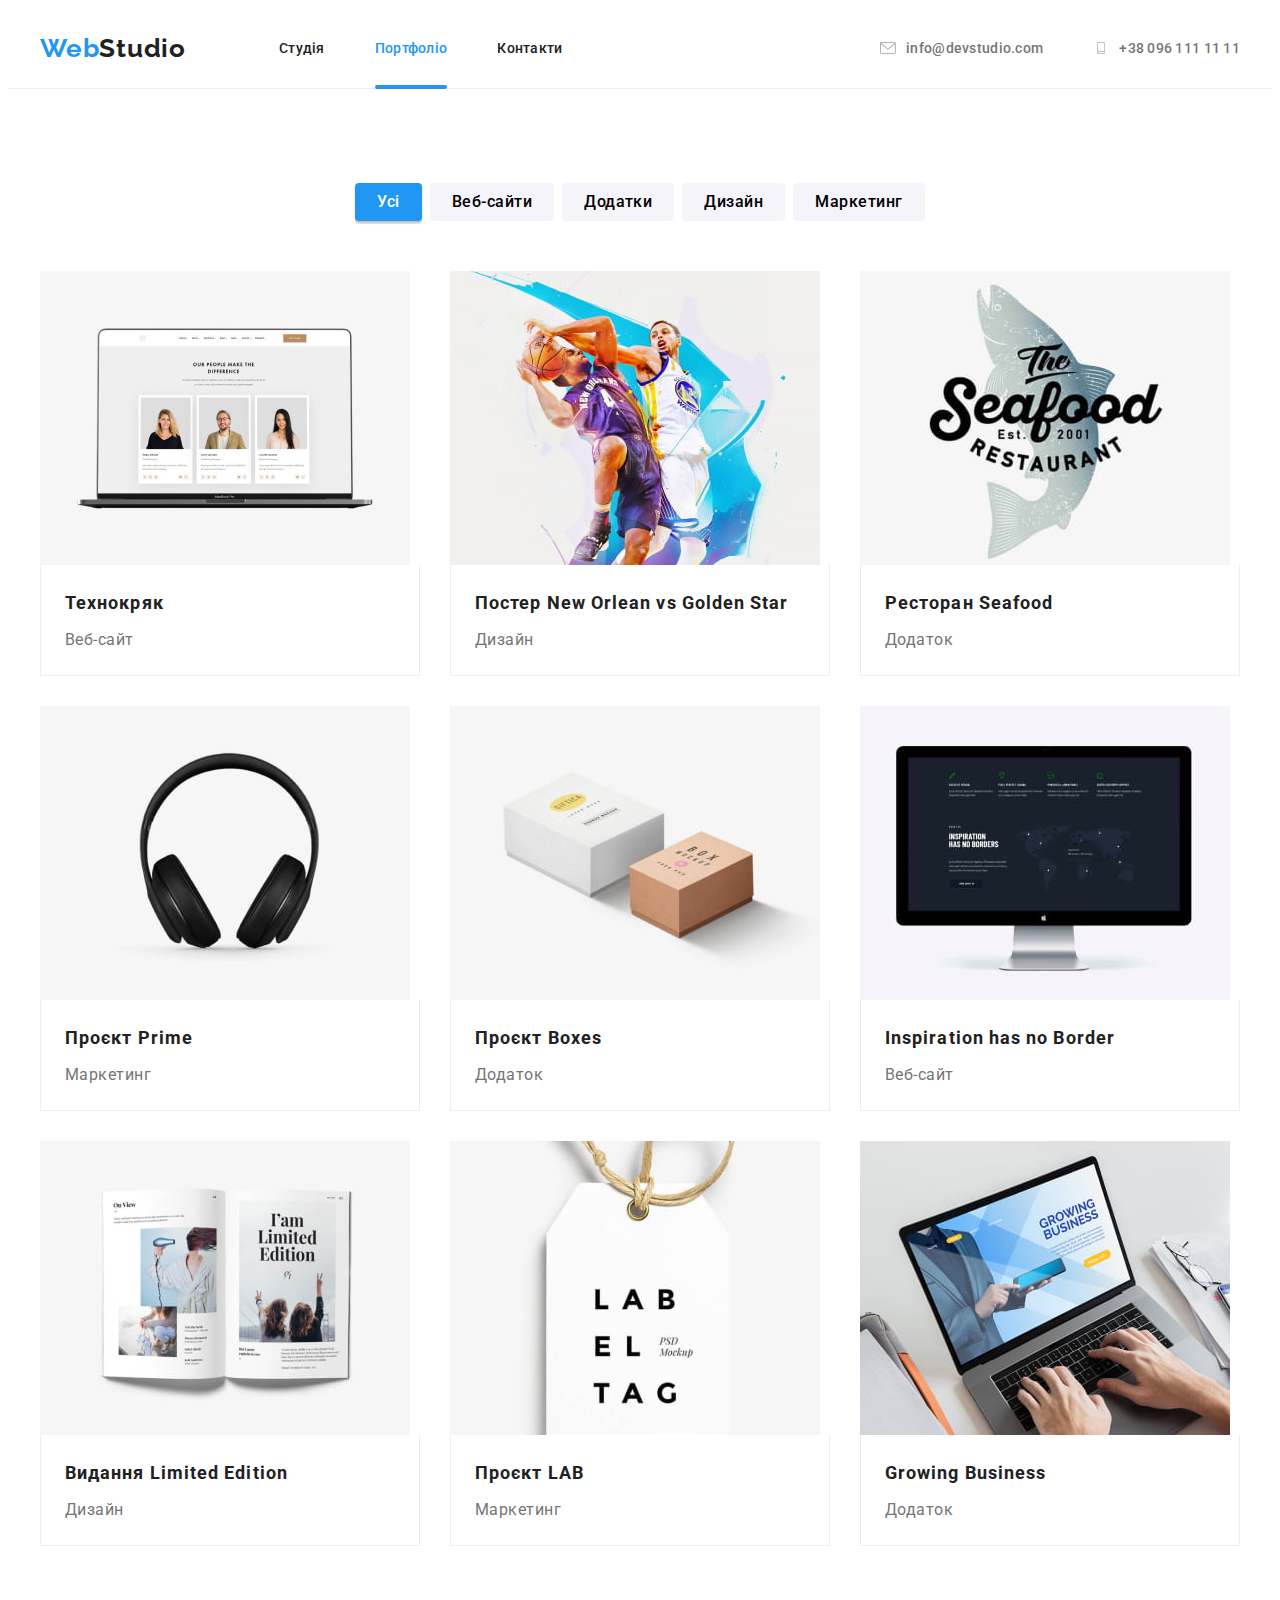
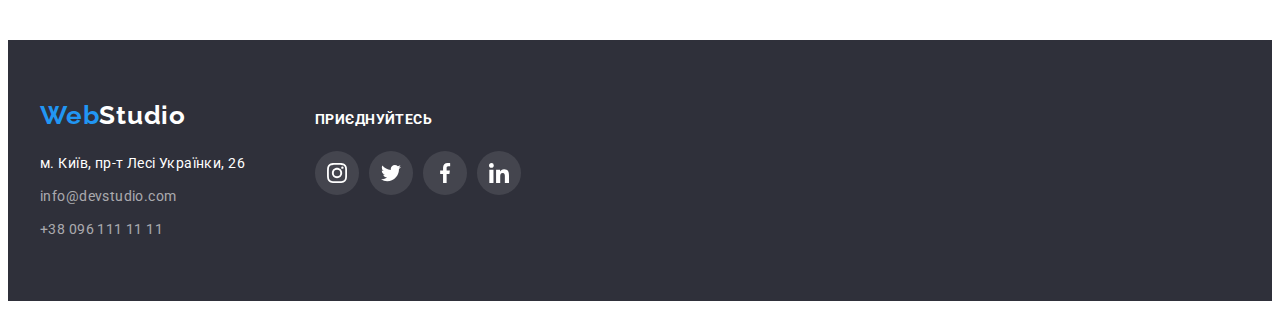
==== portfolio.html @ 2a09cb5b "в работе" ====
<!DOCTYPE html>
<html lang="uk">
  <head>
    <meta charset="UTF-8" />
    <meta http-equiv="X-UA-Compatible" content="IE=edge" />
    <meta name="viewport" content="width=device-width, initial-scale=1.0" />
    <title>Document</title>
    <link
      rel="stylesheet"
      href="https://cdnjs.cloudflare.com/ajax/libs/modern-normalize/1.1.0/modern-normalize.min.css"
      integrity="sha512-wpPYUAdjBVSE4KJnH1VR1HeZfpl1ub8YT/NKx4PuQ5NmX2tKuGu6U/JRp5y+Y8XG2tV+wKQpNHVUX03MfMFn9Q=="
      crossorigin="anonymous"
      referrerpolicy="no-referrer"
    />
    <link rel="preconnect" href="https://fonts.googleapis.com" />
    <link rel="preconnect" href="https://fonts.gstatic.com" crossorigin />
    <link href="https://fonts.googleapis.com/css2?family=Raleway:wght@700&family=Roboto:wght@400;500;700;900&display=swap" rel="stylesheet" />
    <link rel="stylesheet" href="./css/styles.css" />
  </head>
  <body>
    <header class="header">
      <div class="container header-container">
        <!-- logo -->
        <a class="logo link" href="index.html" lang="en"><span class="first-part-logo">Web</span>Studio</a>
        <!--site_navigation  -->
        <nav class="nav">
          <ul class="nav-list list">
            <li class="nav-item">
              <a class="nav-link link" href="./index.html">Студія</a>
            </li>
            <li class="nav-item">
              <a class="nav-link link current" href="./portfolio.html">Портфоліо</a>
            </li>
            <li class="nav-item">
              <a class="nav-link link" href="/Contact">Контакти</a>
            </li>
          </ul>
        </nav>
        <!-- contacts -->
        <ul class="contacts-list list">
          <li class="contacts-item">
            <a class="contacts-link link" href="mailto:info@devstudio.com" lang="en">
              <svg width="16" height="12">
                <use href="./img/icons.svg#icon-envelope"></use>
              </svg>
              info@devstudio.com
            </a>
          </li>
          <li class="contacts-item">
            <a class="contacts-link link" href="tel:+380961111111">
              <svg width="16" height="12">
                <use href="./img/icons.svg#icon-smartphone"></use>
              </svg>
              +38 096 111 11 11
            </a>
          </li>
        </ul>
      </div>
    </header>
    <main>
      <section class="portfolio-section">
        <div class="container">
          <h1 class="visually-hidden">Портфоліо</h1>
          <ul class="filter-list list">
            <li class="filter-item"><button class="filter-button active" type="button">Усі</button></li>
            <li class="filter-item"><button class="filter-button" type="button">Веб-сайти</button></li>
            <li class="filter-item"><button class="filter-button" type="button">Додатки</button></li>
            <li class="filter-item"><button class="filter-button" type="button">Дизайн</button></li>
            <li class="filter-item"><button class="filter-button" type="button">Маркетинг</button></li>
          </ul>
          <ul class="portfolio-list list set-flex">
            <li class="portfolio-item set-flex-item">
              <a class="link portfolio-link" href="#">
                <div class="portfolio-thumb">
                  <img
                    class="portfolio-img"
                    src="./img/portfolio/1tehnocryak.jpg"
                    alt="ноутбук з відкритим сайтом на екрані"
                    width="370"
                    height="294"
                  />
                  <div class="portfolio-overlay">
                    <p class="text overleay-text">
                      Ресурс пропонує комплексні пропозиції з різним рівнем функціоналу та сервісів. Все це дозволить відвідувачу отримати вичерпні
                      відомості про компанію чи приватну особу.
                    </p>
                  </div>
                </div>
                <div class="portfolio-card-title">
                  <h2 class="portfolio-subtitle">Технокряк</h2>
                  <p class="portfolio-text text">Веб-сайт</p>
                </div>
              </a>
            </li>
            <li class="portfolio-item set-flex-item">
              <a class="link portfolio-link" href="#">
                <div class="portfolio-thumb">
                  <img
                    class="portfolio-img"
                    src="./img/portfolio/2New-Orlean-vs-Golden-Star.jpg"
                    alt="играют в баскет размерами большими"
                    width="370"
                    height="294"
                  />
                  <div class="portfolio-overlay">
                    <p class="text overleay-text">
                      Lorem, ipsum dolor sit amet consectetur adipisicing elit. Odio repudiandae consequatur, qui id ratione ex culpa explicabo. Quos
                      sapiente amet sint dicta aliquam, autem unde illum, impedit est minus maiores.
                    </p>
                  </div>
                </div>

                <div class="portfolio-card-title">
                  <h2 class="portfolio-subtitle">
                    Постер
                    <span lang="en">New Orlean vs Golden Star</span>
                  </h2>
                  <p class="portfolio-text text">Дизайн</p>
                </div>
              </a>
            </li>
            <li class="portfolio-item set-flex-item">
              <a class="link portfolio-link" href="#">
                <div class="portfolio-thumb">
                  <img class="portfolio-img" src="./img/portfolio/3Seafood.jpg" alt="логотип ресторану" width="370" height="294" />
                  <div class="portfolio-overlay">
                    <p class="text overleay-text">
                      Lorem, ipsum dolor sit amet consectetur adipisicing elit. Odio repudiandae consequatur, qui id ratione ex culpa explicabo. Quos
                      sapiente amet sint dicta aliquam, autem unde illum, impedit est minus maiores.
                    </p>
                  </div>
                </div>

                <div class="portfolio-card-title">
                  <h2 class="portfolio-subtitle">
                    Ресторан
                    <span lang="en">Seafood</span>
                  </h2>
                  <p class="portfolio-text text">Додаток</p>
                </div>
              </a>
            </li>
            <li class="portfolio-item set-flex-item">
              <a class="link portfolio-link" href="#">
                <div class="portfolio-thumb">
                  <img class="portfolio-img" src="./img/portfolio/4Prime.jpg" alt="накладні навушники" width="370" height="294" />
                  <div class="portfolio-overlay">
                    <p class="text overleay-text">
                      Lorem, ipsum dolor sit amet consectetur adipisicing elit. Odio repudiandae consequatur, qui id ratione ex culpa explicabo. Quos
                      sapiente amet sint dicta aliquam, autem unde illum, impedit est minus maiores.
                    </p>
                  </div>
                </div>

                <div class="portfolio-card-title">
                  <h2 class="portfolio-subtitle">
                    Проєкт
                    <span lang="en">Prime</span>
                  </h2>
                  <p class="portfolio-text text">Маркетинг</p>
                </div>
              </a>
            </li>
            <li class="portfolio-item set-flex-item">
              <a class="link portfolio-link" href="#">
                <div class="portfolio-thumb">
                  <img class="portfolio-img" src="./img/portfolio/5Boxes.jpg" alt="дві коробки різного розміру і кольору" width="370" height="294" />
                  <div class="portfolio-overlay">
                    <p class="text overleay-text">
                      Lorem, ipsum dolor sit amet consectetur adipisicing elit. Odio repudiandae consequatur, qui id ratione ex culpa explicabo. Quos
                      sapiente amet sint dicta aliquam, autem unde illum, impedit est minus maiores.
                    </p>
                  </div>
                </div>

                <div class="portfolio-card-title">
                  <h2 class="portfolio-subtitle">
                    Проєкт
                    <span lang="en">Boxes</span>
                  </h2>
                  <p class="portfolio-text text">Додаток</p>
                </div>
              </a>
            </li>
            <li class="portfolio-item set-flex-item">
              <a class="link portfolio-link" href="#">
                <div class="portfolio-thumb">
                  <img
                    class="portfolio-img"
                    src="./img/portfolio/6Inspiration-has-no-Borders.jpg"
                    alt="монітор на якому відкритий сайт"
                    width="370"
                    height="294"
                  />
                  <div class="portfolio-overlay">
                    <p class="text overleay-text">
                      Lorem, ipsum dolor sit amet consectetur adipisicing elit. Odio repudiandae consequatur, qui id ratione ex culpa explicabo. Quos
                      sapiente amet sint dicta aliquam, autem unde illum, impedit est minus maiores.
                    </p>
                  </div>
                </div>

                <div class="portfolio-card-title">
                  <h2 class="portfolio-subtitle" lang="en">Inspiration has no Border</h2>
                  <p class="portfolio-text text">Веб-сайт</p>
                </div>
              </a>
            </li>
            <li class="portfolio-item set-flex-item">
              <a class="link portfolio-link" href="#">
                <div class="portfolio-thumb">
                  <img class="portfolio-img" src="./img/portfolio/7Limited-Edition.jpg" alt="відкрита книга з картинками" width="370" height="294" />
                  <div class="portfolio-overlay">
                    <p class="text overleay-text">
                      Lorem, ipsum dolor sit amet consectetur adipisicing elit. Odio repudiandae consequatur, qui id ratione ex culpa explicabo. Quos
                      sapiente amet sint dicta aliquam, autem unde illum, impedit est minus maiores.
                    </p>
                  </div>
                </div>

                <div class="portfolio-card-title">
                  <h2 class="portfolio-subtitle">
                    Видання
                    <span lang="en">Limited Edition</span>
                  </h2>
                  <p class="portfolio-text text">Дизайн</p>
                </div>
              </a>
            </li>
            <li class="portfolio-item set-flex-item">
              <a class="link portfolio-link" href="#">
                <div class="portfolio-thumb">
                  <img class="portfolio-img" src="./img/portfolio/8LAB.jpg" alt="бірка з логотипом магазину" width="370" height="294" />
                  <div class="portfolio-overlay">
                    <p class="text overleay-text">
                      Lorem, ipsum dolor sit amet consectetur adipisicing elit. Odio repudiandae consequatur, qui id ratione ex culpa explicabo. Quos
                      sapiente amet sint dicta aliquam, autem unde illum, impedit est minus maiores.
                    </p>
                  </div>
                </div>

                <div class="portfolio-card-title">
                  <h2 class="portfolio-subtitle">
                    Проєкт
                    <span lang="en">LAB</span>
                  </h2>
                  <p class="portfolio-text text">Маркетинг</p>
                </div>
              </a>
            </li>
            <li class="portfolio-item set-flex-item">
              <a class="link portfolio-link" href="#">
                <div class="portfolio-thumb">
                  <img
                    class="portfolio-img"
                    src="./img/portfolio/9Growing-Business.jpg"
                    alt="людина реєструється на сайті"
                    width="370"
                    height="294"
                  />
                  <div class="portfolio-overlay">
                    <p class="text overleay-text">
                      Lorem, ipsum dolor sit amet consectetur adipisicing elit. Odio repudiandae consequatur, qui id ratione ex culpa explicabo. Quos
                      sapiente amet sint dicta aliquam, autem unde illum, impedit est minus maiores.
                    </p>
                  </div>
                </div>
                <div class="portfolio-card-title">
                  <h2 class="portfolio-subtitle" lang="en">Growing Business</h2>
                  <p class="portfolio-text text">Додаток</p>
                </div>
              </a>
            </li>
          </ul>
        </div>
      </section>
    </main>
    <footer class="footer">
      <div class="container footer-flex">
        <div>
          <a class="logo link" href="index.html" lang="en"><span class="first-part-logo">Web</span>Studio</a>
          <address class="address">
            <p class="address-text">м. Київ, пр-т Лесі Українки, 26</p>
            <ul class="address-list list">
              <li class="address-item">
                <a class="address-link link" href="mailto:info@devstudio.com" lang="en">info@devstudio.com</a>
              </li>
              <li class="address-item">
                <a class="address-link link" href="tel:+380961111111">+38 096 111 11 11</a>
              </li>
            </ul>
          </address>
        </div>
        <div class="footer-social">
          <p class="footer-social-text text">Приєднуйтесь</p>
          <ul class="icon-list list set-flex">
            <li class="set-flex-item">
              <a class="link social-link" href="#">
                <svg class="social-svg" width="20" height="20">
                  <use href="./img/icons.svg#icon-instagram"></use>
                </svg>
              </a>
            </li>
            <li class="set-flex-item">
              <a class="link social-link" href="#">
                <svg class="social-svg" width="20" height="20">
                  <use href="./img/icons.svg#icon-twitter"></use>
                </svg>
              </a>
            </li>
            <li class="set-flex-item">
              <a class="link social-link" href="#">
                <svg class="social-svg" width="20" height="20">
                  <use href="./img/icons.svg#icon-facebook"></use>
                </svg>
              </a>
            </li>
            <li class="set-flex-item">
              <a class="link social-link" href="#">
                <svg class="social-svg" width="20" height="20">
                  <use href="./img/icons.svg#icon-linkedin"></use>
                </svg>
              </a>
            </li>
          </ul>
        </div>
      </div>
    </footer>
  </body>
</html>
---- css/styles.css ----
:root {
  /* Fonts */
  --main-font: Roboto, sans-serif;
  --secondary-font: Raleway, sans-serif;
  /* Text colors */
  --main-txt-cl: #212121;
  --dark-txt-cl: #757575;
  --ligh-txt-cl: #ffffff;
  --ligt-txt-cl-60: rgba(255, 255, 255, 0.6);
  --accent-txt-cl: #2196f3;
  /* Background colors*/
  --main-bg-cl: #ffffff;
  --dark-bg-cl: #2f303a;
  --ligt-bg-cl: #f5f4fa;
  --accent-bg-cl: #2196f3;
  /* icons colors */
  --icons-bg-dark-cl:rgba(255, 255, 255, 0.1);
  --icons-cl:#AFB1B8;

  /* Others */
  --border-cl: #ececec;
  --border-card-cl: #eeeeee;
  --items:3;
  --indent:30px;
}
body {
  font-family: var(--main-font);
  color: var(--main-txt-cl);
  background-color: var(--main-bg-cl);
}
/* Reset */
.link {
  text-decoration: none;
  color: currentColor;
}
.list {
  list-style: none;
}
ul {
  margin: 0;
  padding: 0;
}
h1,
h2,
h3,
h4,
h5,
h6,
p {
  margin: 0;
}
img {
  display: block;
}

.container {
  width: 1200px;
  padding-left: 15px;
  padding-right: 15px;
  margin-left: auto;
  margin-right: auto;
  /* outline: 2px solid red;
  outline-offset: -2px; */
}
.visually-hidden {
  position: absolute;
  width: 1px;
  height: 1px;
  margin: -1px;
  border: 0;
  padding: 0;
  white-space: nowrap;
  clip-path: inset(100%);
  clip: rect(0 0 0 0);
  overflow: hidden;
}
/* Set */
.set-flex{
  display: flex;
  flex-wrap: wrap;
  gap: var(--indent);
}
.set-flex-item{
  flex-basis: calc((100% - var(--indent) * (var(--items) - 1)) / var(--items));
}


/* Header */
.header {
  border-bottom: 1px solid var(--border-cl);
}
.header-container {
  display: flex;
  align-items: center;
}
.logo {
  font-family: var(--secondary-font);
  font-weight: 700;
  font-size: 26px;
  line-height: calc(31 / 26);
  letter-spacing: 0.03em;
  margin-right: 93px;
  padding: 24px 0;
}
.first-part-logo {
  color: var(--accent-bg-cl);
}
.nav {
  margin-right: auto;
}
.nav-list {
  display: flex;
  gap: 50px;
}
.nav-item{
  position: relative;
}
.nav-link {
  font-weight: 500;
  font-size: 14px;
  line-height: calc(16 / 14);
  letter-spacing: 0.02em;
  padding-top: 32px;
  padding-bottom: 32px;
  display: block;
  transition-property:color;
  transition-duration: 250ms;
  transition-timing-function:cubic-bezier(0.4, 0, 0.2, 1);
  /* transition-delay: <затримка>; */
}
.nav-link:focus,
.nav-link:hover {
  color: var(--accent-txt-cl);
}
.nav-link.current {
  color: var(--accent-txt-cl);
}
.nav-link.current::after{
  display: inline-block;
  position: absolute;
  content: " ";
  width: 100%;
  height: 4px;
  left: 0;
  bottom: -1px;
  background-color: var(--accent-bg-cl);
  border-radius: 2px;
}

.contacts-list {
  display: flex;
  gap: 50px;
}
.contacts-link {
  font-weight: 500;
  font-size: 14px;
  line-height: calc(16 / 14);
  letter-spacing: 0.02em;
  padding-top: 32px;
  padding-bottom: 32px;

  color: var(--dark-txt-cl);
  fill: var(--icons-cl);
  display: flex;
  align-items: center;
  gap: 10px;
  transition-property:color, fill;
  transition-duration: 250ms;
  transition-timing-function:cubic-bezier(0.4, 0, 0.2, 1);
}

.contacts-link:hover,
.contacts-link:focus {
  color: var(--accent-txt-cl);
  fill: var(--accent-bg-cl);
}
/* main */

.hero {
  max-width: 1600px;
  margin-left: auto;
  margin-right: auto;
  background-color: var(--dark-bg-cl);
  padding-top: 200px;
  padding-bottom: 200px;
  background-image: linear-gradient(to right, rgba(47, 48, 58, 0.4), rgba(47, 48, 58, 0.4)),url(../img/background/backgroundimg.jpg);
  background-position: center;
  background-repeat: no-repeat;
  background-size: cover;
}

.hero-title {
  font-weight: 900;
  font-size: 44px;
  line-height: calc(60 / 40);
  text-align: center;
  letter-spacing: 0.06em;
  text-transform: uppercase;
  width: 696px;
  margin-left: auto;
  margin-right: auto;

  color: var(--ligh-txt-cl);
}
.hero-button {
  font-family: inherit;
  font-weight: 700;
  font-size: 16px;
  line-height: calc(30 / 16);
  display: block;
  letter-spacing: 0.06em;

  width: 216px;
  height: 50px;
  margin-top: 30px;
  margin-left: auto;
  margin-right: auto;
  text-align: center;

color: var(--ligh-txt-cl);
background-color: var(--accent-bg-cl);
cursor: pointer;
box-shadow: 0px 4px 4px rgba(0, 0, 0, 0.15);
border-radius: 4px;
border: none;
}

/* Benefits */
.benefits {
  padding-top: 94px;
  padding-bottom: 94px;
}

.benefits-list {

  --items:4;
}



.benefits-img{
  width: 270px;
  height: 120px;
  display: flex;
  align-items: center;
  justify-content: center;
  background-color: var(--ligt-bg-cl);
  margin-bottom: 30px;
  

}


.benefits-subtitle {
  font-weight: 700;
  font-size: 14px;
  line-height: calc(16 / 14);
  letter-spacing: 0.03em;
  text-transform: uppercase;
  margin-bottom: 10px;
}
.text {
  font-weight: 400;
  font-size: 14px;
  line-height: calc(24 / 14);
  letter-spacing: 0.03em;

  color: var(--dark-txt-cl);
}
/* Operation */
.operation {
  padding-bottom: 94px;
}
.operation-title {
  font-weight: 700;
  font-size: 36px;
  line-height: calc(42 / 36);
  text-align: center;
  letter-spacing: 0.03em;
}
.operation-list {
  margin-top: 50px;
}
.operation-item{
  position: relative;
}
.operation-caption{
  display: flex;
  justify-content: center;
  align-items: center;
font-weight: 700;
font-size: 14px;
line-height: calc(16 / 14);
text-align: center;
letter-spacing: 0.03em;
text-transform: uppercase;
color: var(--ligh-txt-cl);
background: rgba(47, 48, 58, 0.8);
width: 100%;
height: 70px;
position: absolute;
bottom: 0;
left: 0;
}
/* team */
.team {
  padding-top: 94px;
  padding-bottom: 94px;
}

.team {
  background-color: var(--ligt-bg-cl);
}

.team-title {
  font-weight: 700;
  font-size: 36px;
  line-height: calc(42 / 36);
  text-align: center;
  letter-spacing: 0.03em;
}
.team-list {
  margin-top: 50px;
  --items:4;
}
.team-item {
  background-color: var(--main-bg-cl);
  box-shadow: 0px 1px 3px rgba(0, 0, 0, 0.12), 0px 1px 1px rgba(0, 0, 0, 0.14), 0px 2px 1px rgba(0, 0, 0, 0.2);
  border-radius: 0px 0px 4px 4px;
}
.team-card-title {
  padding: 30px;
}
.team-subtitle {
  font-weight: 500;
  font-size: 16px;
  line-height: calc(19 / 16);
  text-align: center;
  letter-spacing: 0.03em;
}
.icon-list{
  margin-top: 16px;
  width: 206px;
  height: 44px;
   --items:4;
  --indent:10px;
}
.social-link{
  display: flex;
  align-items: center;
  justify-content: center;
width: 100%;
height: 100%;
border-radius: 50%;
fill: var(--icons-cl);
transition-property:background-color, fill;
  transition-duration: 250ms;
  transition-timing-function:cubic-bezier(0.4, 0, 0.2, 1);
}

.social-link:hover,
.social-link:focus{
  background-color: var(--accent-bg-cl);
  fill: var(--main-bg-cl);
}


.team-text {
  font-weight: 400;
  font-size: 16px;
  line-height: calc(19 / 16);
  text-align: center;
  letter-spacing: 0.03em;
  margin-top: 10px;
}
/* clients */
.clients{
  padding-top: 94px;
  padding-bottom: 94px;
}
.clients-title{
  font-weight: 700;
  font-size: 36px;
  line-height: calc(42 / 36);
  text-align: center;
  letter-spacing: 0.03em;
}
.clients-list{
margin-top: 50px;
--items:6;
}
.clients-item{
  height: 92px;
}
.clients-link{
  display: flex;
   align-items: center;
  justify-content: center;
   border: 1px solid var(--icons-cl);
border-radius: 4px;
width:100%;
height: 100%;
fill: var(--icons-cl);
transition-property:border-color, fill;
  transition-duration: 250ms;
  transition-timing-function:cubic-bezier(0.4, 0, 0.2, 1);
}
.clients-link:hover,
.clients-link:focus{
  fill: var(--accent-bg-cl);
   border-color: var(--accent-bg-cl)
}



/* footer */
.footer {
  background-color: var(--dark-bg-cl);
  padding-top: 60px;
  padding-bottom: 60px;
}

.footer-flex{
  display: flex;
  align-items: baseline;
  gap: 70px;
}

.footer .logo {
  color: var(--ligh-txt-cl);
  margin-right: 0;
}
.address {
  font-style: normal;
  margin-top: 20px;
}
.address-item {
  margin-top: 9px;
}
.address-text {
  font-weight: 400;
  font-size: 14px;
  line-height: calc(24 / 14);
  letter-spacing: 0.03em;

  color: var(--ligh-txt-cl);
}
.address-link {
  font-weight: 400;
  font-size: 14px;
  line-height: calc(24 / 14);
  letter-spacing: 0.03em;
  color: var(--ligt-txt-cl-60);
  transition-property:color;
  transition-duration: 250ms;
  transition-timing-function:cubic-bezier(0.4, 0, 0.2, 1);
}
.address-link:hover,
.address-link:focus {
  color: var(--accent-txt-cl);
}
.footer-social .icon-list{
  margin-top: 20px;
}
.footer-social .social-link{
  background-color: var(--icons-bg-dark-cl);
  fill: var(--ligh-txt-cl);
  transition-property:background-color;
  transition-duration: 250ms;
  transition-timing-function:cubic-bezier(0.4, 0, 0.2, 1);
}
.footer-social .social-link:focus,
.footer-social .social-link:hover{
background-color:var(--accent-bg-cl);
}
.footer-social-text{
  font-weight: 700;
  text-transform: uppercase;
  color: var(--ligh-txt-cl);
}
/* Modal Winow */
.backdrop {
  position: fixed;
  top: 0;
  left: 0;
  width: 100%;
  height: 100%;

  background-color: rgba(0, 0, 0, 0.2);
  transition-property: opacity, visibility;
transition-duration: 500ms;
}
.modal {
  width: 528px;
height: 581px;
background-color: var(--main-bg-cl);
box-shadow: 0px 1px 3px rgba(0, 0, 0, 0.12), 0px 1px 1px rgba(0, 0, 0, 0.14), 0px 2px 1px rgba(0, 0, 0, 0.2);
border-radius: 4px;
position: absolute;
top: 50%;
left: 50%;
transform: translate(-50%, -50%);
padding: 40px 40px;


}
.modal-button {
  position: absolute;
  top: 8px;
  right: 8px;
  width: 30px;
  height: 30px;
  cursor: pointer;
  border: 1px solid rgba(0, 0, 0, 0.1);
  border-radius: 50%;
  padding: 0;
  background-color: var(--main-bg-cl);
  display: flex;
  align-items: center;
  justify-content: center;
}
.backdrop.is-hidden{
  opacity: 0;
  pointer-events: none;
  visibility: hidden;
}
.form-title {
  display: block;
  align-items: center;
  margin-bottom: 20px;
  font-style: normal;
font-weight: 700;
font-size: 20px;
line-height:calc(23 / 20);
text-align: center;
letter-spacing: 0.03em;

color:var(--main-txt-cl);
}
.register-form-group{
  margin-bottom: 20px;
}
.register-form-field{
  display: block;
  margin-bottom: 12px;
  position: relative;

}
.register-form-label{
  display: block;
font-style: normal;
font-size: 12px;
line-height: calc(14 / 12);
letter-spacing: 0.01em;
margin-bottom: 4px;

}
.register-form-input{
  width: 100%;
  height: 40px;
  border: 1px solid  
rgba(33, 33, 33, 0.2);
border-radius: 5px;
padding-left: 42px;
padding-right: 42px;
outline: transparent;
transition: border-color;
 transition-duration: 250ms;
}
.register-form-input:focus{
  border-color: var(--accent-bg-cl);
}
.register-form-svg{
  position: absolute;
  bottom: 11px ;
  left: 12px;
  transition: fill;
 transition-duration: 250ms;
}
.register-form-input:focus + .register-form-svg{
  fill:var(--accent-bg-cl)
}
.register-form-agreement{
  display: flex;
  align-items: center;
  justify-content: center;
  margin-bottom: 30px;
}
.register-form-button{
  display: block;
  margin: 0 auto;
}

/* Portfolio.Html */
.portfolio-section {
  padding-top: 94px;
  padding-bottom: 94px;
}

.filter-list {
  display: flex;
  gap: 8px;
  justify-content: center;
}
.filter-button {
  font-weight: 500;
  font-size: 16px;
  line-height: calc(26 / 16);
  text-align: center;
  letter-spacing: 0.03em;
  background: var(--ligt-bg-cl);
  border-radius: 4px;
  border: none;
  font-family: inherit;
  cursor: pointer;
  padding: 6px 22px;
  transition-property:background-color, color, box-shadow;
  transition-duration: 250ms;
  transition-timing-function:cubic-bezier(0.4, 0, 0.2, 1);
}

.filter-button.active,
.filter-button:hover,
.filter-button:focus {
  background-color: var(--accent-bg-cl);
  color: var(--ligh-txt-cl);
  box-shadow: 0px 3px 1px rgba(0, 0, 0, 0.1), 0px 1px 2px rgba(0, 0, 0, 0.08), 0px 2px 2px rgba(0, 0, 0, 0.12);
}
.portfolio-thumb{
  position: relative;
  overflow: hidden;
}
.portfolio-overlay{
  display: flex;
  align-items: center;
  justify-content: center;
  position: absolute;
  padding: 0 24px;
  top: 0;
  left: 0;
  transform: translateY(101%);

  background: rgba(33, 150, 243, 0.9);
  width: 100%;
  height: 100%;

transition-duration: 250ms;
}
.portfolio-link:hover .portfolio-overlay{
  transform: translateY(0)
}
.portfolio-link:focus .portfolio-overlay{
  transform: translateY(0)
}
.overleay-text{
color:var(--ligh-txt-cl);
font-size: 18px;
line-height:calc(28 / 18);
letter-spacing: 0.03em;

}
.portfolio-link{
  display: block;
  transition-property:box-shadow;
  transition-duration: 250ms;
  transition-timing-function:cubic-bezier(0.4, 0, 0.2, 1);
}
.portfolio-link:hover,
.portfolio-link:focus{
  box-shadow: 0px 1px 1px rgba(0, 0, 0, 0.12), 0px 4px 4px rgba(0, 0, 0, 0.06), 1px 4px 6px rgba(0, 0, 0, 0.16);
}
.portfolio-list {
  margin-top: 50px;
  --items:3;
}
.portfolio-card-title {
  border: 1px solid var(--border-card-cl);
  border-top: none;
  padding: 20px 24px;
}

.portfolio-subtitle {
  font-weight: 700;
  font-size: 18px;
  line-height: calc(36 / 18);
  letter-spacing: 0.06em;
}
.portfolio-text {
  font-weight: 400;
  font-size: 16px;
  line-height: calc(30 / 16);
  letter-spacing: 0.03em;

  color: var(--dark-txt-cl);
  margin-top: 4px;
}
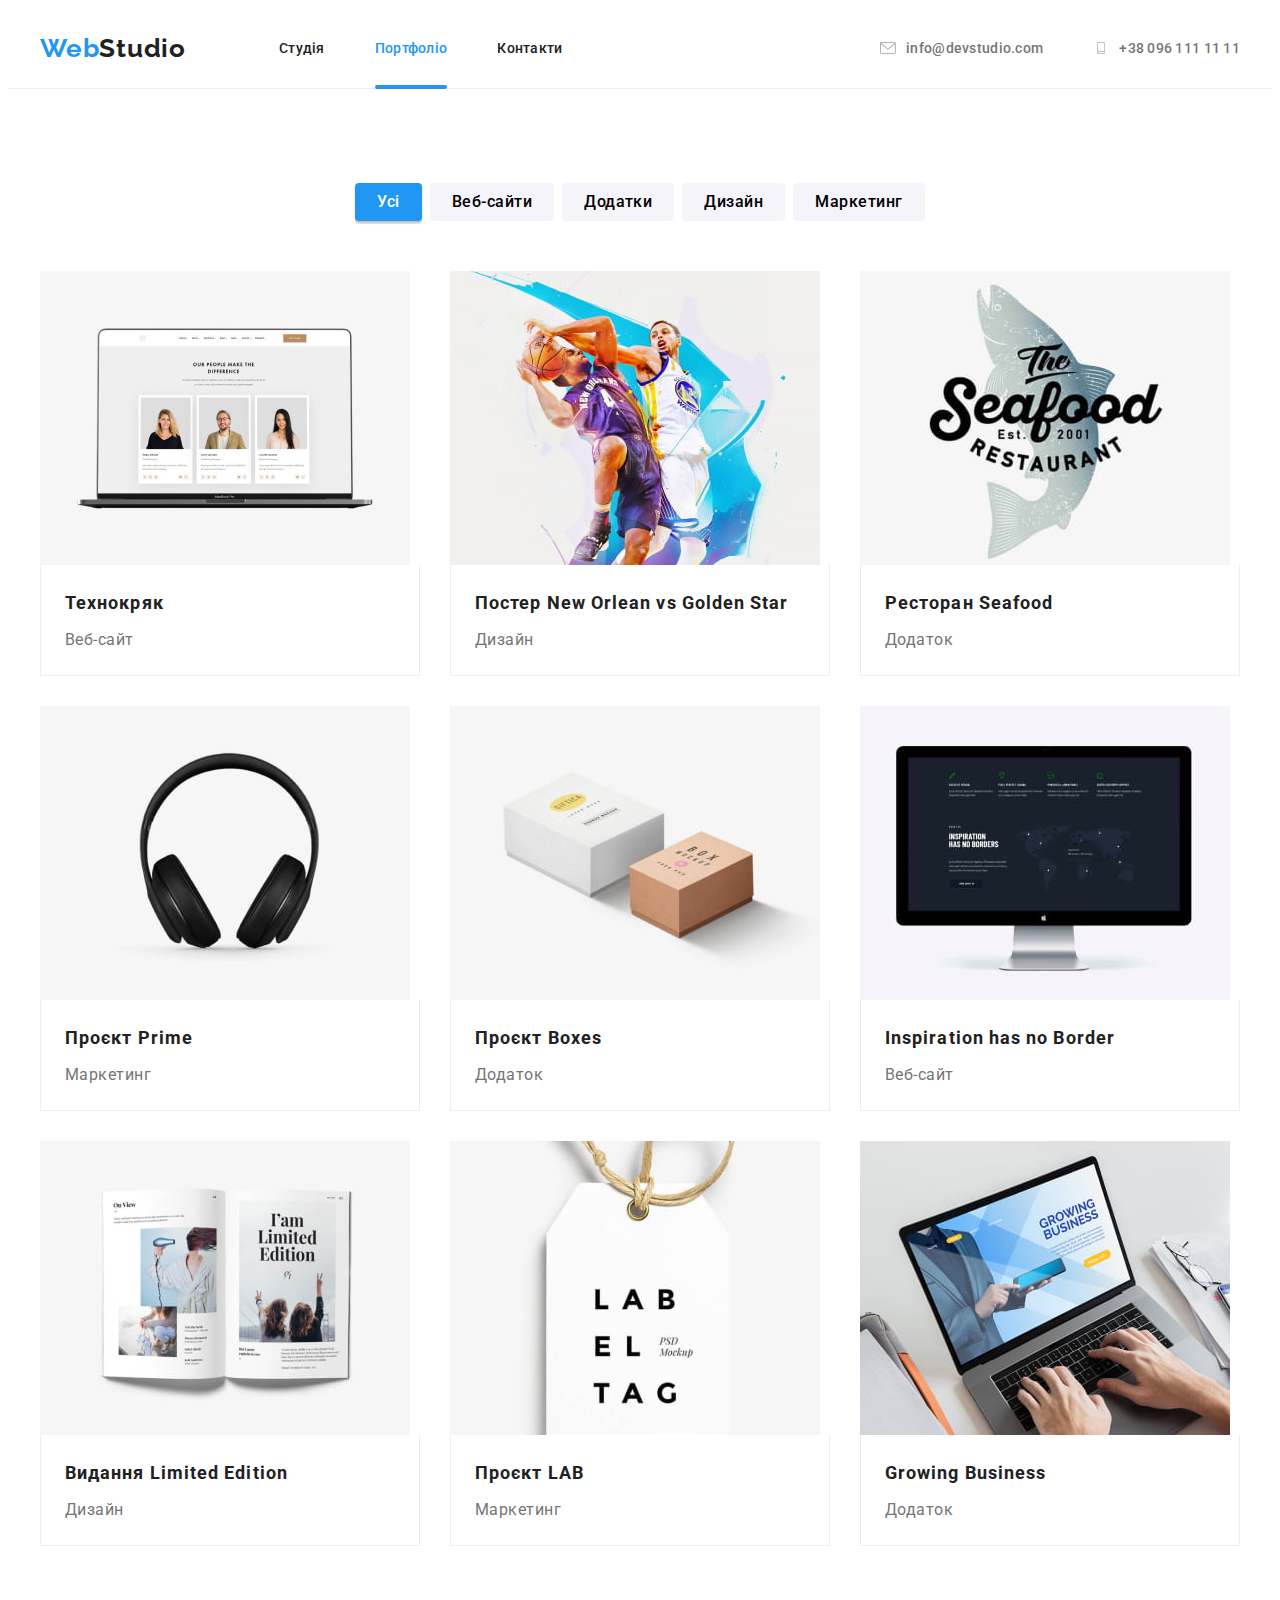
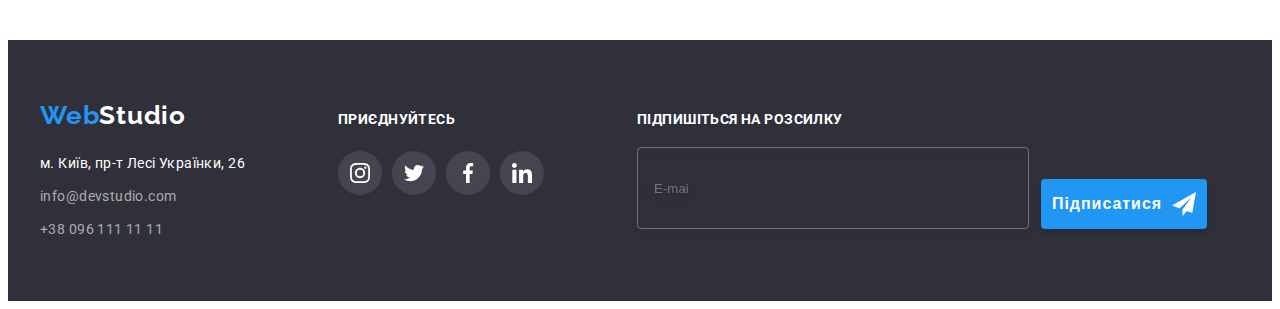
==== commit e3e5547d: "done" ====
--- a/portfolio.html
+++ b/portfolio.html
@@ -324,6 +324,17 @@
             </li>
           </ul>
         </div>
+        <form class="newsletter-form" autocomplete="on">
+          <label class="newsletter-form-field"><span>Підпишіться на розсилку</span>
+            <input class="newsletter-form-input" type="email" name="email" placeholder="E-mai" required/>
+          </label>
+          <button class="form-button newsletter-button" type="submit">
+            <span>Підписатися</span>
+            <svg width="24" height="24">
+              <use href="./img/icons.svg#icon-send"></use>
+            </svg>
+          </button>
+        </form>
       </div>
     </footer>
   </body>
--- a/css/styles.css
+++ b/css/styles.css
@@ -423,7 +423,7 @@
 .footer-flex{
   display: flex;
   align-items: baseline;
-  gap: 70px;
+  gap: 93px;
 }
 
 .footer .logo {
@@ -519,11 +519,16 @@
   align-items: center;
   justify-content: center;
 }
+.modal-button:focus,
+.modal-button:hover{
+  fill: var(--accent-bg-cl);
+}
 .backdrop.is-hidden{
   opacity: 0;
   pointer-events: none;
   visibility: hidden;
 }
+/* FORM MODAL */
 .form-title {
   display: block;
   align-items: center;
@@ -542,9 +547,12 @@
 }
 .register-form-field{
   display: block;
+  
+  position: relative;
+
+}
+.register-form-field:not(:last-child){
   margin-bottom: 12px;
-  position: relative;
-
 }
 .register-form-label{
   display: block;
@@ -553,6 +561,8 @@
 line-height: calc(14 / 12);
 letter-spacing: 0.01em;
 margin-bottom: 4px;
+color:rgba(117, 117, 117, 1);
+;
 
 }
 .register-form-input{
@@ -561,6 +571,7 @@
   border: 1px solid  
 rgba(33, 33, 33, 0.2);
 border-radius: 5px;
+font-size: 24px;
 padding-left: 42px;
 padding-right: 42px;
 outline: transparent;
@@ -580,15 +591,136 @@
 .register-form-input:focus + .register-form-svg{
   fill:var(--accent-bg-cl)
 }
+.register-form-massage{
+  resize: none;
+   width: 100%;
+  height: 120px;
+  border: 1px solid  
+rgba(33, 33, 33, 0.2);
+border-radius: 5px;
+padding:12px 16px;
+outline: transparent;
+transition: border-color;
+ transition-duration: 250ms;
+
+}
+ .register-form-massage:focus{
+  border-color: var(--accent-bg-cl);
+ }
+ .register-form-massage::placeholder{
+  
+font-style: normal;
+font-weight: 400;
+font-size: 12px;
+line-height: calc(14 / 12);
+letter-spacing: 0.01em;
+  color:rgba(117, 117, 117, 0.5);
+ }
+
 .register-form-agreement{
+  position: relative;
   display: flex;
   align-items: center;
   justify-content: center;
   margin-bottom: 30px;
-}
-.register-form-button{
+  gap: 7px;
+}
+.icon-check{
+  opacity: 0;
+  transition: opacity;
+  transition-duration: 250ms;
+}
+.checkbox:checked + .register-form-agreement-icon .icon-check{
+  opacity: 1;
+}
+.icon-uncheck{
+  opacity: 1;
+  transition: opacity;
+  transition-duration: 250ms;
+}
+.checkbox:checked + .register-form-agreement-icon .icon-uncheck{
+opacity: 0;
+}
+.checkbox{
+  position: absolute;
+}
+.register-form-desc{
+  user-select: none;
+font-style: normal;
+font-weight: 400;
+font-size: 14px;
+line-height: calc(24 / 14);
+letter-spacing: 0.03em;
+
+color: var(--dark-txt-cl);
+
+}
+.form-link{
+  color: var(--accent-txt-cl);
+}
+.form-button{
+  display: flex;
+align-items: center;
+justify-content: center;
+cursor: pointer;
+font-weight: 700;
+font-size: 16px;
+line-height: calc(30 / 16);
+letter-spacing: 0.06em;
+
+color:var(--ligh-txt-cl);
+  margin: 0 auto;
+  width: 200px;
+  height: 50px;
+  border-color: transparent;
+  background-color: var(--accent-bg-cl);
+box-shadow: 0px 4px 4px rgba(0, 0, 0, 0.15);
+border-radius: 4px;
+transition:background-color ;
+transition-duration: 250ms;
+}
+.form-button:hover,
+.form-button:focus{
+  background-color:
+rgba(24, 140, 232, 1);
+}
+/* FORM  FOOTER*/
+.newsletter-form {
+  display: flex;
+  width: 570px;
+  height: 86px;
+  gap: 12px;
+  align-items: flex-end;
+}
+
+.newsletter-form-field {
+    
+font-weight: 700;
+font-size: 14px;
+line-height: calc(16 / 14);
+letter-spacing: 0.03em;
+text-transform: uppercase;
+
+color: var(--ligh-txt-cl);
+
+}
+.newsletter-form-input {
   display: block;
-  margin: 0 auto;
+  margin-top: 20px;
+  width: 358px;
+  height: 50px;
+  padding: 15px 16px;
+  color: var(--ligh-txt-cl);
+  background-color: inherit;
+  border: 1px solid rgba(255, 255, 255, 0.3);
+filter: drop-shadow(0px 4px 4px rgba(0, 0, 0, 0.15));
+border-radius: 4px;
+outline: transparent;
+}
+.newsletter-button{
+  margin: 0;
+  gap: 10px;
+
 }
 
 /* Portfolio.Html */
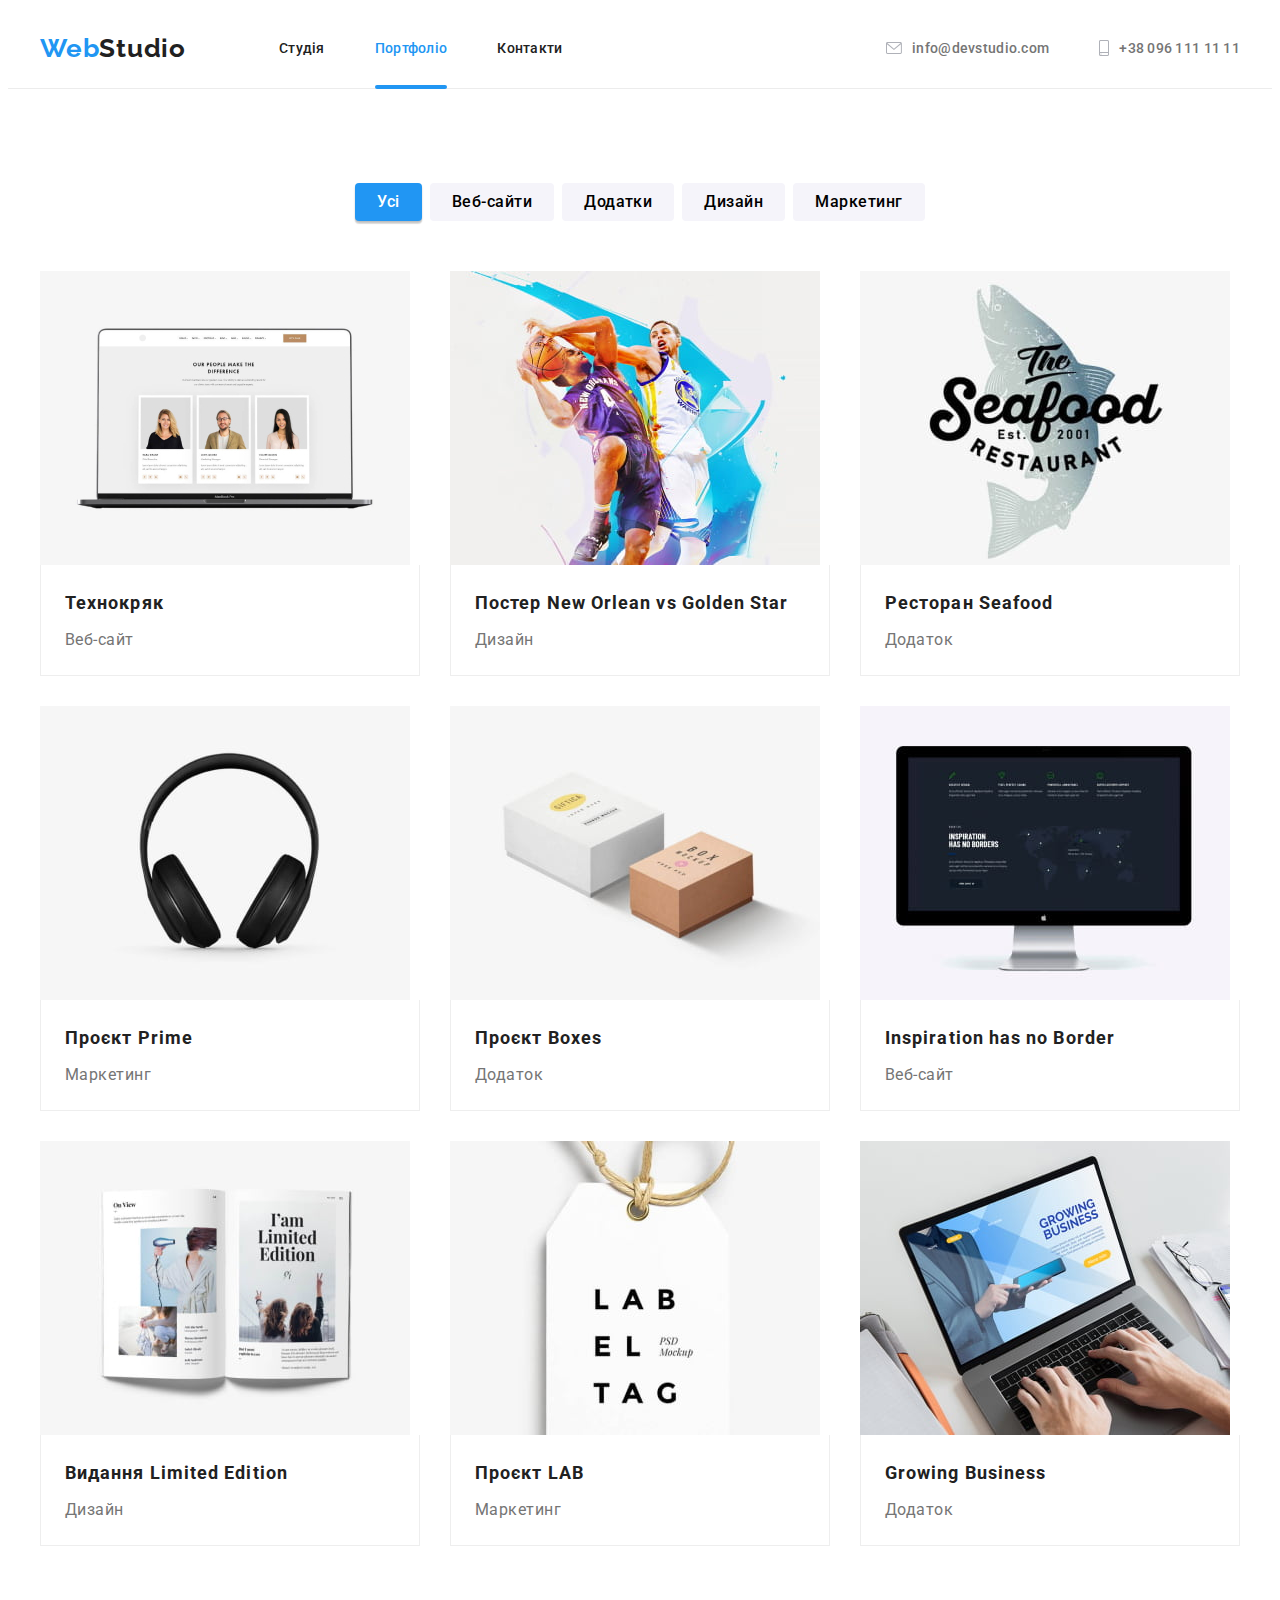
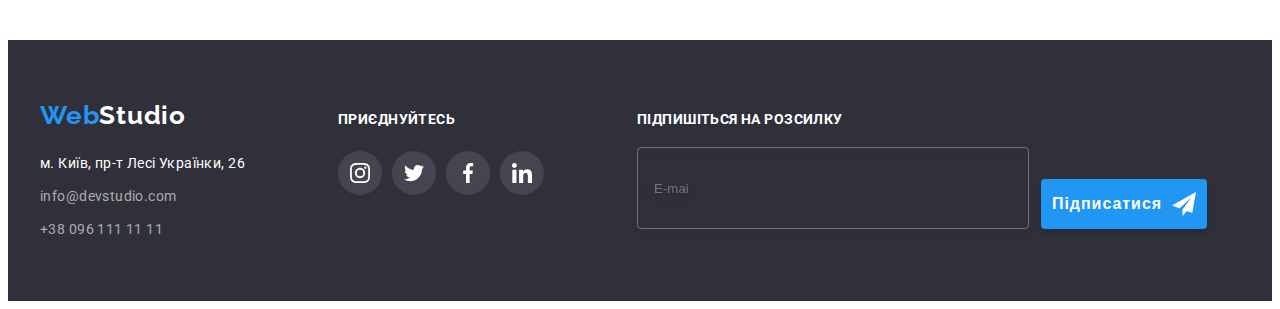
==== commit 9a50b0c8: "исправил замечания" ====
--- a/portfolio.html
+++ b/portfolio.html
@@ -48,7 +48,7 @@
           </li>
           <li class="contacts-item">
             <a class="contacts-link link" href="tel:+380961111111">
-              <svg width="16" height="12">
+              <svg width="10" height="16">
                 <use href="./img/icons.svg#icon-smartphone"></use>
               </svg>
               +38 096 111 11 11
@@ -325,16 +325,19 @@
           </ul>
         </div>
         <form class="newsletter-form" autocomplete="on">
-          <label class="newsletter-form-field"><span>Підпишіться на розсилку</span>
-            <input class="newsletter-form-input" type="email" name="email" placeholder="E-mai" required/>
-          </label>
-          <button class="form-button newsletter-button" type="submit">
-            <span>Підписатися</span>
-            <svg width="24" height="24">
-              <use href="./img/icons.svg#icon-send"></use>
-            </svg>
-          </button>
-        </form>
+            <div>
+              <strong class="newsletter-form-title">Підпишіться на розсилку</strong>
+              <label class="newsletter-form-field">
+                <input class="newsletter-form-input" type="email" name="email" placeholder="E-mai" required />
+              </label>
+            </div>
+            <button class="form-button newsletter-button" type="submit">
+              <span>Підписатися</span>
+              <svg width="24" height="24">
+                <use href="./img/icons.svg#icon-send"></use>
+              </svg>
+            </button>
+          </form>
       </div>
     </footer>
   </body>
--- a/css/styles.css
+++ b/css/styles.css
@@ -429,6 +429,7 @@
 .footer .logo {
   color: var(--ligh-txt-cl);
   margin-right: 0;
+  padding: 0;
 }
 .address {
   font-style: normal;
@@ -478,7 +479,7 @@
   text-transform: uppercase;
   color: var(--ligh-txt-cl);
 }
-/* Modal Winow */
+/* Modal Window */
 .backdrop {
   position: fixed;
   top: 0;
@@ -532,7 +533,7 @@
 .form-title {
   display: block;
   align-items: center;
-  margin-bottom: 20px;
+  margin-bottom: 12px;
   font-style: normal;
 font-weight: 700;
 font-size: 20px;
@@ -552,7 +553,7 @@
 
 }
 .register-form-field:not(:last-child){
-  margin-bottom: 12px;
+  margin-bottom: 10px;
 }
 .register-form-label{
   display: block;
@@ -592,6 +593,7 @@
   fill:var(--accent-bg-cl)
 }
 .register-form-massage{
+  display: block;
   resize: none;
    width: 100%;
   height: 120px;
@@ -635,15 +637,21 @@
 }
 .icon-uncheck{
   opacity: 1;
-  transition: opacity;
+  transition: opacity, fill;
   transition-duration: 250ms;
 }
 .checkbox:checked + .register-form-agreement-icon .icon-uncheck{
 opacity: 0;
 }
-.checkbox{
+.checkbox:focus + .register-form-agreement-icon .icon-uncheck{
+  fill: var(--accent-bg-cl);
+}
+.checkbox:hover + .register-form-agreement-icon .icon-uncheck{
+  fill: var(--accent-bg-cl);
+}
+/* .checkbox{
   position: absolute;
-}
+} */
 .register-form-desc{
   user-select: none;
 font-style: normal;
@@ -692,8 +700,17 @@
   gap: 12px;
   align-items: flex-end;
 }
-
-.newsletter-form-field {
+.newsletter-form-title{ 
+  display: block;
+  font-weight: 700;
+font-size: 14px;
+line-height: calc(16 / 14);
+letter-spacing: 0.03em;
+text-transform: uppercase;
+
+color: var(--ligh-txt-cl);
+}
+/* .newsletter-form-field {
     
 font-weight: 700;
 font-size: 14px;
@@ -703,7 +720,7 @@
 
 color: var(--ligh-txt-cl);
 
-}
+} */
 .newsletter-form-input {
   display: block;
   margin-top: 20px;
@@ -716,6 +733,11 @@
 filter: drop-shadow(0px 4px 4px rgba(0, 0, 0, 0.15));
 border-radius: 4px;
 outline: transparent;
+transition: border-color;
+ transition-duration: 250ms;
+}
+.newsletter-form-input:focus{
+  border-color: var(--accent-bg-cl);
 }
 .newsletter-button{
   margin: 0;
